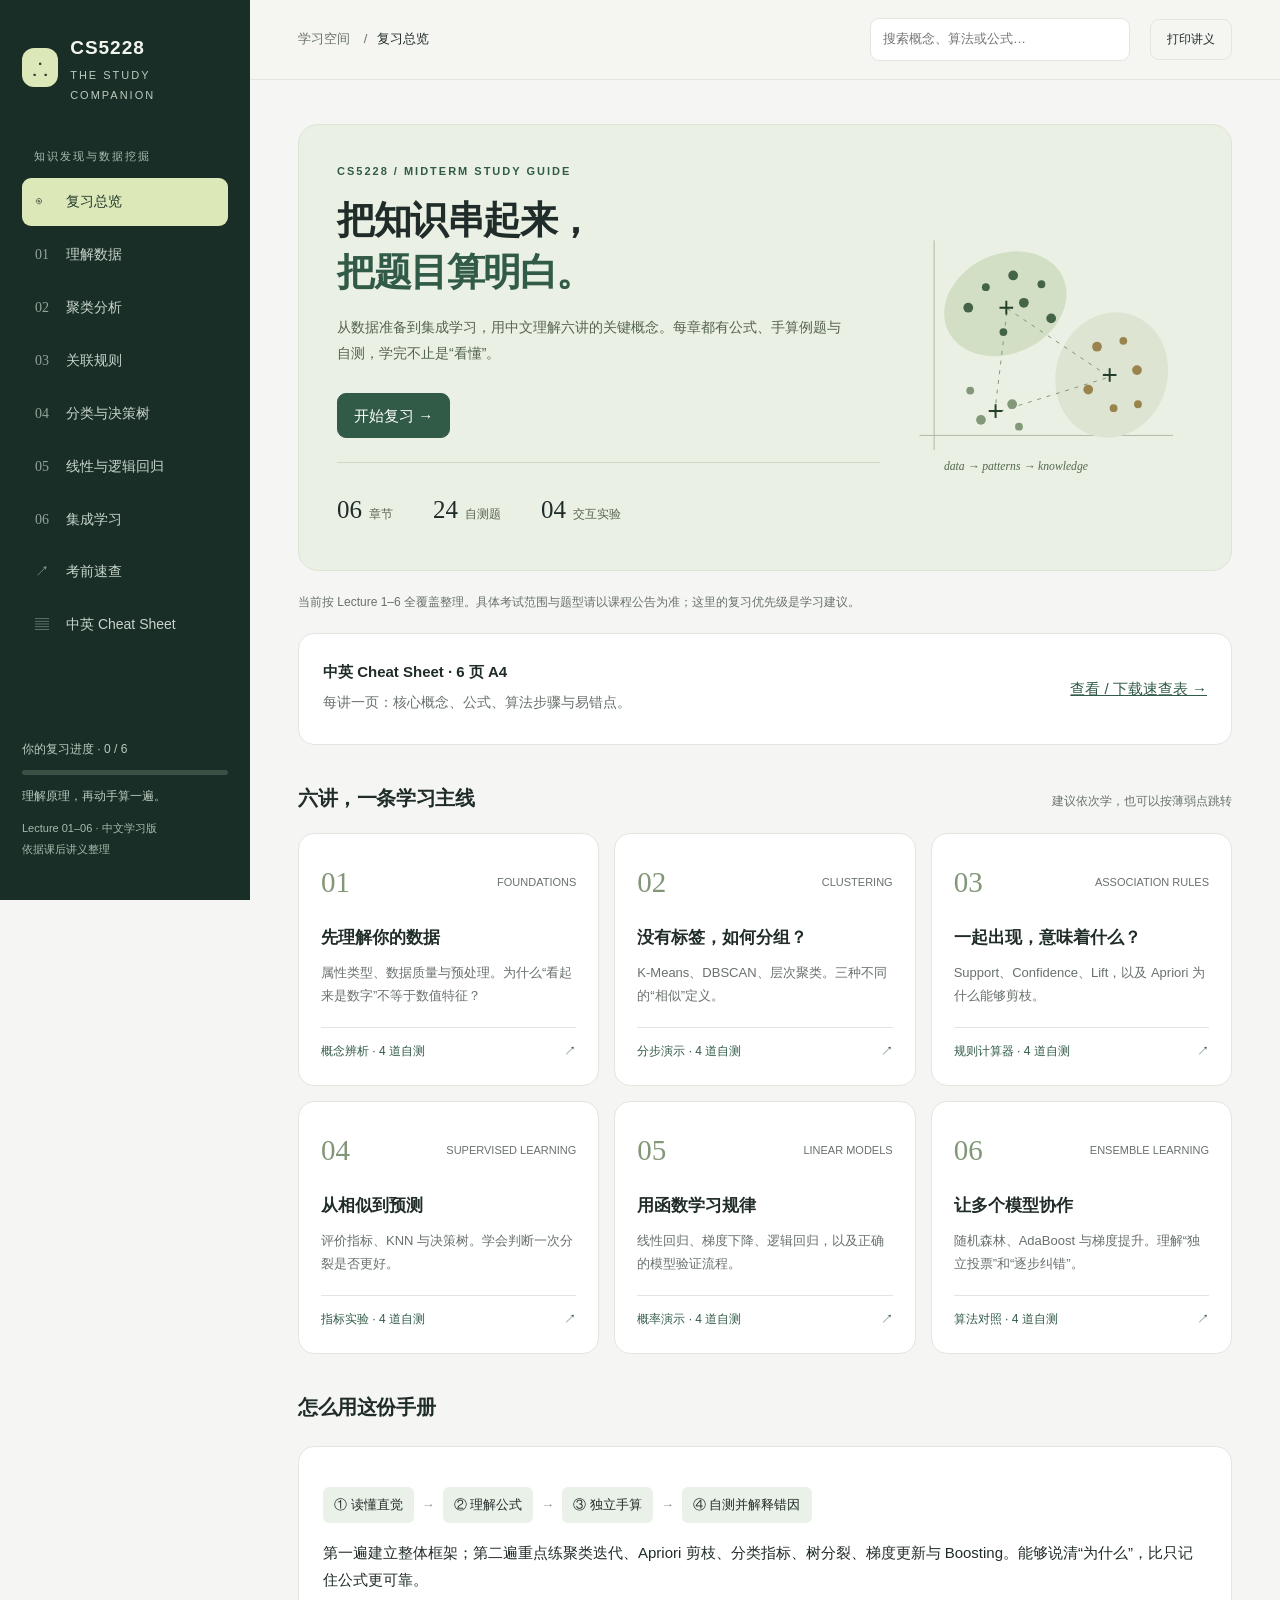
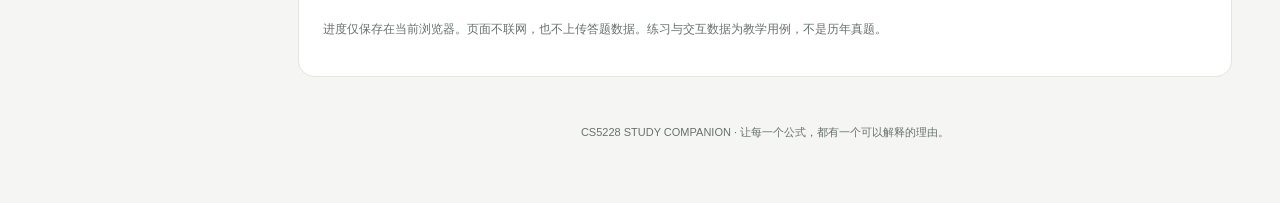
==== index.html @ d90ccce8 "Publish CS5228 study guide, practice exercises and cheat sheet" ====
<!doctype html><html lang="zh-CN"><meta charset="utf-8"><meta name="viewport" content="width=device-width,initial-scale=1"><title>CS5228 复习手册</title><meta http-equiv="refresh" content="0; url=cs5228-study.html"><script>location.replace('cs5228-study.html'+location.search+location.hash)</script><p><a href="cs5228-study.html">进入 CS5228 复习手册</a></p></html>
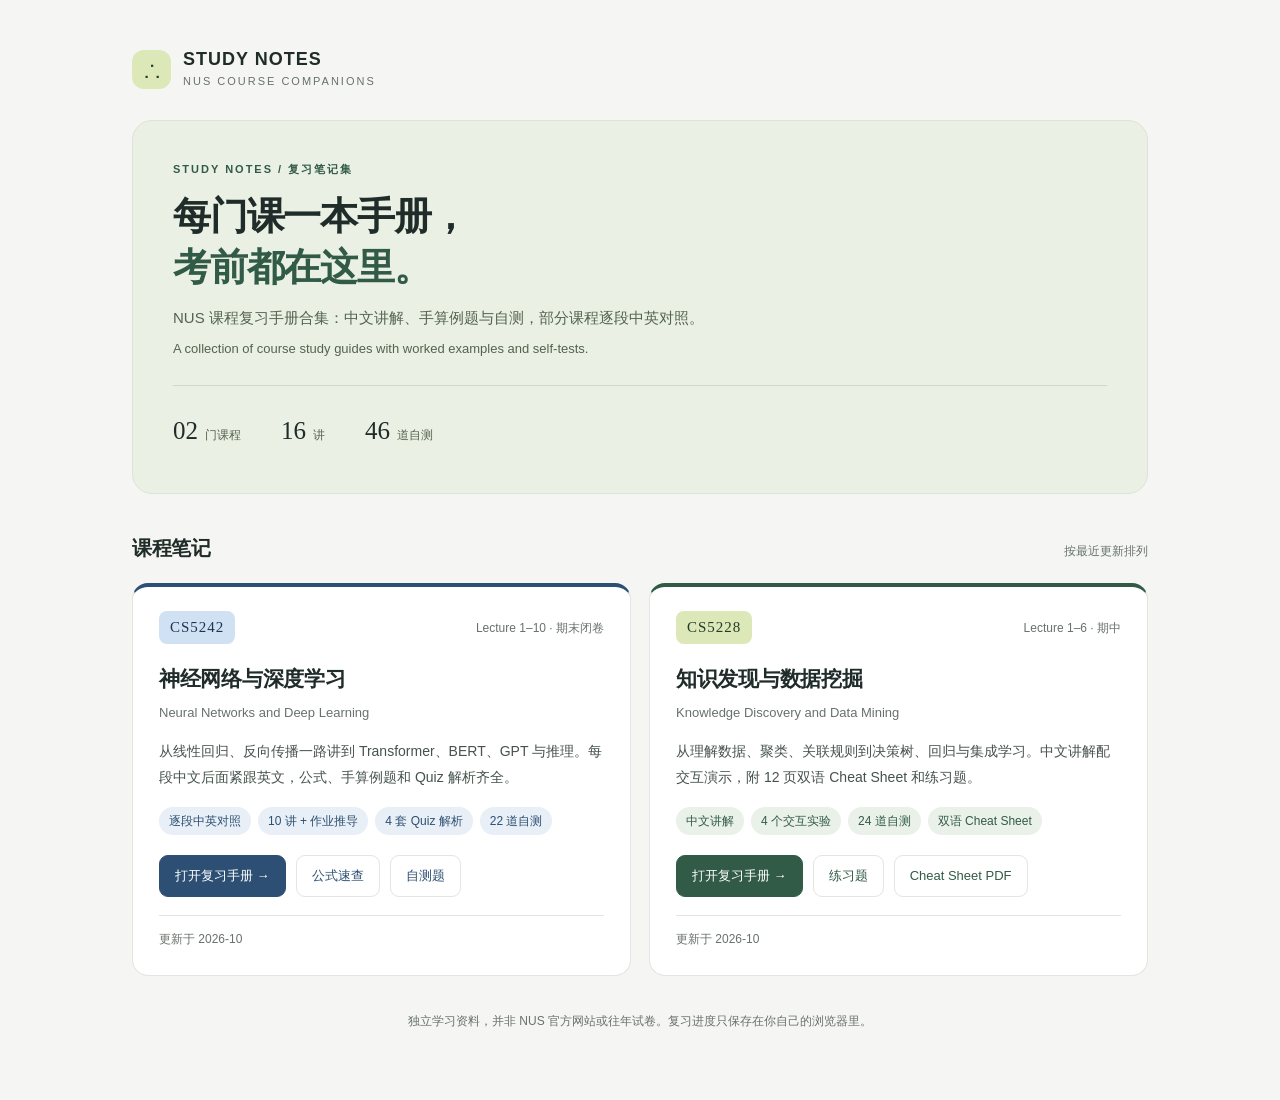
==== commit bb6a07f3: "Turn the site into a multi-course notes hub and add CS5242 - index.html is now a hub listing every c" ====
--- a/index.html
+++ b/index.html
@@ -1 +1,27 @@
-<!doctype html><html lang="zh-CN"><meta charset="utf-8"><meta name="viewport" content="width=device-width,initial-scale=1"><title>CS5228 复习手册</title><meta http-equiv="refresh" content="0; url=cs5228-study.html"><script>location.replace('cs5228-study.html'+location.search+location.hash)</script><p><a href="cs5228-study.html">进入 CS5228 复习手册</a></p></html>+<!doctype html>
+<html lang="zh-CN">
+<head>
+<meta charset="utf-8"><meta name="viewport" content="width=device-width,initial-scale=1">
+<meta name="description" content="NUS 课程复习手册合集：中文讲解、手算例题与自测，部分课程逐段中英对照。">
+<title>复习笔记 · Study Notes</title>
+<link rel="stylesheet" href="assets/site.css">
+<script>(function(){var h=location.hash;if(/^#(overview|lecture[1-6]|review|cheat-sheet)$/.test(h))location.replace("cs5228-study.html"+h)})();</script>
+</head>
+<body>
+<main class="hub">
+ <div class="hub-brand"><span class="brandmark" aria-hidden="true">∴</span><div><strong>STUDY NOTES</strong><small>NUS COURSE COMPANIONS</small></div></div>
+ <section class="hub-hero">
+  <div class="eyebrow" style="color:#315b47">STUDY NOTES / 复习笔记集</div>
+  <h1>每门课一本手册，<br><span>考前都在这里。</span></h1>
+  <p>NUS 课程复习手册合集：中文讲解、手算例题与自测，部分课程逐段中英对照。</p>
+  <p class="en-sub">A collection of course study guides with worked examples and self-tests.</p>
+  <div class="hub-metrics"><div><b>02</b><span>门课程</span></div><div><b>16</b><span>讲</span></div><div><b>46</b><span>道自测</span></div></div>
+ </section>
+ <div class="sectionhead"><h2>课程笔记</h2><small>按最近更新排列</small></div>
+ <div class="course-grid">
+ <article class="course-card accent-blue"><div class="course-top"><span class="course-code">CS5242</span><span>Lecture 1–10 · 期末闭卷</span></div><h2>神经网络与深度学习</h2><p class="en-sub">Neural Networks and Deep Learning</p><p class="course-summary">从线性回归、反向传播一路讲到 Transformer、BERT、GPT 与推理。每段中文后面紧跟英文，公式、手算例题和 Quiz 解析齐全。</p><ul class="chips"><li>逐段中英对照</li><li>10 讲 + 作业推导</li><li>4 套 Quiz 解析</li><li>22 道自测</li></ul><div class="course-links"><a href="cs5242-study.html" class="primary">打开复习手册 →</a><a href="cs5242-study.html#formulas">公式速查</a><a href="cs5242-study.html#selftest">自测题</a></div><div class="course-foot">更新于 2026-10</div></article><article class="course-card accent-green"><div class="course-top"><span class="course-code">CS5228</span><span>Lecture 1–6 · 期中</span></div><h2>知识发现与数据挖掘</h2><p class="en-sub">Knowledge Discovery and Data Mining</p><p class="course-summary">从理解数据、聚类、关联规则到决策树、回归与集成学习。中文讲解配交互演示，附 12 页双语 Cheat Sheet 和练习题。</p><ul class="chips"><li>中文讲解</li><li>4 个交互实验</li><li>24 道自测</li><li>双语 Cheat Sheet</li></ul><div class="course-links"><a href="cs5228-study.html" class="primary">打开复习手册 →</a><a href="cs5228-practice.html">练习题</a><a href="cs5228-bilingual-cheat-sheet.pdf">Cheat Sheet PDF</a></div><div class="course-foot">更新于 2026-10</div></article>
+ </div>
+ <p class="hub-foot">独立学习资料，并非 NUS 官方网站或往年试卷。复习进度只保存在你自己的浏览器里。</p>
+</main>
+</body>
+</html>
--- a/assets/site.css
+++ b/assets/site.css
@@ -0,0 +1,213 @@
+/* Shared styles for the notes hub (index.html) and generated study pages.
+   Visual language follows cs5228-study.html; each course sets its accent via body.accent-*. */
+:root{
+  --bg:#f5f6f3;--paper:#fff;--ink:#202c29;--muted:#68716b;--line:#e1e6df;
+  --sand:#fff4e5;--orange:#925221;--radius:16px;
+  --accent:#315b47;--accent-dark:#234a37;--nav:#182e26;--nav-hover:#284236;--nav-text:#c9d5cc;--nav-muted:#acbeb3;
+  --pill:#dce8b8;--pill-ink:#243b2b;--soft:#eaf1e8;--hero:#eaf0e4;--hero-line:#dce4d5;--th:#edf1e9;--th-ink:#36503d;
+  --card-hover:#89a083;--index:#829678;--track:#3b5145;--en:#5d6b63;
+}
+.accent-blue{
+  --accent:#2d4f73;--accent-dark:#223d5b;--nav:#142235;--nav-hover:#22364f;--nav-text:#c7d3df;--nav-muted:#9fb2c6;
+  --pill:#cfe1f2;--pill-ink:#1d3550;--soft:#e8eff6;--hero:#e6eef5;--hero-line:#d3e0ec;--th:#e9f0f6;--th-ink:#2e4a66;
+  --card-hover:#7f9bb8;--index:#7891ab;--track:#33475e;--en:#57677a;
+}
+*{box-sizing:border-box}
+html{scroll-behavior:smooth}
+body{margin:0;background:var(--bg);color:var(--ink);font-family:-apple-system,BlinkMacSystemFont,"Segoe UI","PingFang SC","Microsoft YaHei",sans-serif;font-size:15px;line-height:1.85}
+button,input{font:inherit}
+button,a,input,summary{touch-action:manipulation}
+button{cursor:pointer;border:1px solid var(--line);border-radius:9px;padding:8px 16px;color:var(--ink);background:#fff;font-weight:550}
+button:hover{background:var(--soft)}
+a{color:var(--accent)}
+button:focus-visible,a:focus-visible,summary:focus-visible,input:focus-visible{outline:3px solid #b88a40;outline-offset:4px}
+.primary,a.primary{background:var(--accent);color:#fff;border-color:var(--accent)}
+.primary:hover,a.primary:hover{background:var(--accent-dark)}
+.skip{position:fixed;top:-100px;left:20px;z-index:99;background:#fff;padding:12px}
+.skip:focus{top:12px}
+[hidden]{display:none!important}
+.eyebrow{text-transform:uppercase;color:var(--accent);font-size:11px;font-weight:700;letter-spacing:2px}
+.en-sub{color:var(--muted);margin:0}
+code{background:var(--soft);padding:2px 5px;border-radius:4px;font-size:.92em}
+
+/* ---------- Hub ---------- */
+.hub{max-width:1080px;margin:0 auto;padding:48px 32px 56px}
+.hub-brand{display:flex;gap:12px;align-items:center;margin-bottom:28px}
+.hub-brand .brandmark{background:#dce8b8;color:#233e2e}
+.hub-brand strong{font-size:18px;letter-spacing:1px;display:block;line-height:1.3}
+.hub-brand small{display:block;font-size:11px;color:var(--muted);letter-spacing:2px}
+.hub-hero{padding:38px 40px;background:#eaf0e4;border:1px solid #dce4d5;border-radius:20px}
+.hub-hero h1{font-size:38px;line-height:1.35;letter-spacing:-1.2px;margin:12px 0 10px}
+.hub-hero h1 span{color:#315b47}
+.hub-hero p{color:#53634f;max-width:620px;margin:0;font-size:15px}
+.hub-hero .en-sub{font-size:13px;margin-top:6px}
+.hub-metrics{display:flex;gap:40px;margin-top:24px;padding-top:22px;border-top:1px solid #cedac7;flex-wrap:wrap}
+.hub-metrics b{font-family:Georgia,serif;font-size:25px;font-weight:400;margin-right:7px}
+.hub-metrics span{font-size:12px;color:#576552}
+.sectionhead{display:flex;justify-content:space-between;align-items:baseline;margin:36px 0 16px;gap:12px}
+.sectionhead h2{font-size:20px;margin:0;letter-spacing:-.4px}
+.sectionhead small{font-size:12px;color:var(--muted)}
+.course-grid{display:grid;grid-template-columns:repeat(2,1fr);gap:18px}
+.course-card{display:flex;flex-direction:column;background:var(--paper);border:1px solid var(--line);border-top:4px solid var(--accent);border-radius:var(--radius);padding:24px 26px}
+.course-top{display:flex;justify-content:space-between;align-items:center;gap:12px;font-size:12px;color:var(--muted)}
+.course-code{font-family:Georgia,serif;font-size:15px;letter-spacing:1px;color:var(--pill-ink);background:var(--pill);padding:3px 11px;border-radius:8px}
+.course-card h2{font-size:21px;margin:16px 0 2px;letter-spacing:-.3px}
+.course-card .en-sub{font-size:13px}
+.course-summary{font-size:14px;color:#46534c;margin:14px 0 4px}
+.chips{display:flex;flex-wrap:wrap;gap:7px;list-style:none;padding:0;margin:12px 0 20px}
+.chips li{font-size:12px;background:var(--soft);color:var(--accent);padding:3px 10px;border-radius:20px}
+.course-links{display:flex;flex-wrap:wrap;gap:10px;margin-top:auto}
+.course-links a{display:inline-block;padding:8px 15px;border:1px solid var(--line);border-radius:9px;text-decoration:none;font-size:13px;background:#fff}
+.course-links a:not(.primary):hover{background:var(--soft)}
+.course-links a.primary{background:var(--accent);color:#fff;border-color:var(--accent)}
+.course-links a.primary:hover{background:var(--accent-dark)}
+.course-foot{font-size:12px;color:var(--muted);border-top:1px solid var(--line);margin-top:18px;padding-top:12px}
+.hub-foot{font-size:12px;color:var(--muted);margin-top:34px;text-align:center}
+
+/* ---------- Study page shell ---------- */
+.brandmark{width:39px;height:39px;display:grid;place-items:center;background:var(--pill);color:var(--pill-ink);font-family:Georgia,serif;font-size:23px;border-radius:12px;flex:none}
+aside{position:fixed;inset:0 auto 0 0;width:250px;background:var(--nav);color:#f3f6ef;padding:22px 20px 26px;display:flex;flex-direction:column;z-index:30;overflow:auto}
+.back-link{display:inline-block;color:var(--nav-muted);text-decoration:none;font-size:12px;letter-spacing:1px;margin:0 0 20px 2px}
+.back-link:hover{color:#fff}
+.brand{display:flex;gap:12px;align-items:center}
+.brand strong{font-size:19px;letter-spacing:1px}
+.brand small{display:block;font-size:11px;color:var(--nav-muted);letter-spacing:2px}
+.navlabel{font-size:11px;color:var(--nav-muted);letter-spacing:2px;margin:26px 12px 8px}
+nav{display:grid;gap:3px}
+nav a{color:var(--nav-text);text-decoration:none;display:flex;gap:12px;align-items:center;padding:8px 12px;border-radius:9px;font-size:14px;line-height:1.5}
+nav a:hover{background:var(--nav-hover)}
+nav a.active{background:var(--pill);color:var(--pill-ink)}
+nav .num{font-family:Georgia,serif;opacity:.7;min-width:22px;font-size:13px}
+nav .done{margin-left:auto;font-size:12px}
+.sidebar-foot{margin-top:auto;padding-top:28px;font-size:12px;color:var(--nav-muted)}
+.progressbar{height:5px;background:var(--track);border-radius:5px;overflow:hidden;margin:10px 0}
+.progressbar span{display:block;height:100%;background:var(--pill);transition:width .2s}
+.workspace{margin-left:250px}
+.topbar{position:sticky;top:0;z-index:20;height:72px;display:flex;align-items:center;gap:14px;padding:0 48px;border-bottom:1px solid var(--line);background:rgba(245,246,243,.96)}
+.crumb{font-size:13px;color:var(--muted);margin-right:auto;white-space:nowrap;overflow:hidden;text-overflow:ellipsis;min-width:0}
+.crumb b{color:var(--ink);font-weight:500}
+.searchbox{position:relative;width:240px;flex:none}
+.searchbox input{width:100%;border:1px solid var(--line);border-radius:9px;background:#fff;padding:8px 12px;font-size:13px}
+.search-results{position:absolute;right:0;top:46px;width:400px;max-height:440px;overflow:auto;background:#fff;box-shadow:0 12px 50px rgba(20,34,53,.14);border:1px solid var(--line);border-radius:12px;z-index:40}
+.search-results a{display:block;text-decoration:none;padding:12px 14px;border-bottom:1px solid var(--line);font-size:13px}
+.search-results a small{display:block;color:var(--muted)}
+.search-results p{padding:12px;margin:0;font-size:13px}
+.topbar .tool{font-size:12px;background:transparent;padding:7px 11px;white-space:nowrap}
+.topbar .tool[aria-pressed="true"]{background:var(--soft);border-color:var(--card-hover);color:var(--accent)}
+.menu-toggle{display:none}
+.content{max-width:1000px;margin:auto;padding:40px 48px 60px}
+.page{scroll-margin-top:140px}
+.footer{text-align:center;color:var(--muted);font-size:11px;padding:10px 20px 30px}
+
+/* overview */
+.hero{padding:36px 38px;background:var(--hero);border:1px solid var(--hero-line);border-radius:20px}
+.hero h1{font-size:38px;line-height:1.35;letter-spacing:-1.5px;margin:14px 0 17px}
+.hero h1 span{color:var(--accent)}
+.hero p{color:#4f5d66;max-width:600px;font-size:14px;margin:0}
+.hero .primary{margin-top:18px}
+.metrics{display:flex;gap:40px;margin-top:24px;padding-top:22px;border-top:1px solid var(--hero-line);flex-wrap:wrap}
+.metrics b{font-family:Georgia,serif;font-size:25px;font-weight:400;margin-right:7px}
+.metrics span{font-size:12px;color:var(--muted)}
+.intro-note{font-size:12px;color:var(--muted);margin-top:18px}
+.chapter-grid{display:grid;grid-template-columns:repeat(3,1fr);gap:15px}
+.chapter-card{display:flex;flex-direction:column;text-decoration:none;color:var(--ink);padding:20px 22px;background:var(--paper);border:1px solid var(--line);border-radius:var(--radius);transition:transform .15s,border-color .15s}
+.chapter-card:hover{transform:translateY(-3px);border-color:var(--card-hover)}
+.cardtop{display:flex;align-items:center;justify-content:space-between;font-size:11px;color:var(--muted);gap:8px}
+.chapter-card .index{font-family:Georgia,serif;font-size:27px;color:var(--index)}
+.chapter-card h3{font-size:16px;margin:10px 0 6px;line-height:1.5}
+.chapter-card p{font-size:13px;color:var(--muted);margin:0 0 16px;line-height:1.75}
+.cardbottom{margin-top:auto;border-top:1px solid var(--line);padding-top:10px;display:flex;justify-content:space-between;font-size:12px;color:var(--accent)}
+
+/* lesson pages */
+.lesson-head{border-bottom:1px solid var(--line);padding-bottom:22px;margin-bottom:22px}
+.lesson-head h1{font-size:30px;line-height:1.4;margin:8px 0 6px;letter-spacing:-.6px}
+.lesson-head .en-sub{font-size:15px}
+.toc{display:flex;flex-wrap:wrap;gap:8px;margin:0 0 8px}
+.toc button{font-size:12px;font-weight:500;padding:5px 11px;border-radius:20px;background:#fff;color:var(--accent)}
+.toc-label{font-size:11px;letter-spacing:2px;color:var(--muted);margin:0 0 8px}
+.lesson h2{font-size:21px;line-height:1.5;margin:38px 0 12px;letter-spacing:-.3px;scroll-margin-top:90px}
+.lesson h3{font-size:16.5px;line-height:1.55;margin:28px 0 8px;scroll-margin-top:90px}
+.lesson h2 .en-inline,.lesson h3 .en-inline{display:block;font-size:13px;font-weight:500;color:var(--muted);letter-spacing:0;margin-top:2px}
+.lesson p{margin:10px 0}
+.lesson li{margin:6px 0}
+.lesson li>p{margin:4px 0}
+.lesson ul,.lesson ol{padding-left:24px}
+.lesson p.en,.lesson li p.en{color:var(--en);font-size:14px;line-height:1.75;margin-top:-2px}
+.lesson > p.en{padding-left:14px;border-left:2px solid var(--line)}
+.summary{background:var(--paper);border:1px solid var(--line);border-left:4px solid var(--accent);border-radius:0 12px 12px 0;padding:14px 20px;margin:4px 0 22px}
+.summary p{margin:6px 0}
+.summary > p.en{border:0;padding:0}
+.pitfall{background:var(--sand);border-left:3px solid #be8a4e;padding:6px 20px 10px;border-radius:0 12px 12px 0;margin:28px 0}
+.pitfall h2,.pitfall h3{margin-top:12px;color:var(--orange)}
+.math{background:#f3f5f1;border-radius:10px;padding:6px 18px;margin:16px 0;overflow-x:auto;overflow-y:hidden}
+.accent-blue .math{background:#f1f4f8}
+.math .katex-display{margin:.8em 0}
+.math pre{margin:12px 0;white-space:pre-wrap;font-size:13px}
+.table-wrap{overflow-x:auto;margin:16px 0;border:1px solid var(--line);border-radius:12px;background:#fff}
+table{border-collapse:collapse;width:100%;font-size:13px;background:#fff}
+th,td{text-align:left;padding:11px 14px;border-bottom:1px solid var(--line);vertical-align:top;line-height:1.65}
+th{background:var(--th);color:var(--th-ink);font-weight:600}
+tr:last-child td{border-bottom:0}
+td .en-inline,th .en-inline{display:block;color:var(--en);font-size:12px;margin-top:2px}
+th .en-inline{color:var(--th-ink);opacity:.8;font-weight:500}
+details{border:1px solid var(--line);border-radius:10px;background:#fff;margin:12px 0}
+summary{padding:11px 16px;font-size:14px;font-weight:600;cursor:pointer;color:var(--accent)}
+details>div{padding:2px 18px 12px}
+details.answer{margin:10px 0 4px;background:var(--soft);border-color:transparent}
+details.answer summary{font-size:13px;padding:7px 14px}
+details.answer>div{padding:0 16px 8px}
+details.reveal>div{padding:0 18px 8px}
+.lesson-footer{border-top:1px solid var(--line);margin-top:38px;padding-top:24px;display:flex;gap:10px;justify-content:space-between;align-items:center;flex-wrap:wrap}
+.lesson-footer a{text-decoration:none;font-size:13px;padding:8px 4px}
+.complete-btn.completed{background:var(--soft);border-color:var(--card-hover);color:var(--accent)}
+
+/* Chinese-only reading mode */
+body.zh-only .en,body.zh-only .en-inline{display:none!important}
+
+@media(max-width:1100px){
+  aside{width:226px;padding:20px 14px}
+  .workspace{margin-left:226px}
+  .content{padding:32px 28px}
+  .topbar{padding:0 28px}
+  .chapter-grid{grid-template-columns:1fr 1fr}
+  .searchbox{width:200px}
+}
+@media(max-width:760px){
+  aside{transform:translateX(-100%);transition:transform .2s;width:270px}
+  body.menu-open aside{transform:translateX(0);box-shadow:10px 0 50px rgba(20,34,53,.2)}
+  .workspace{margin-left:0}
+  .menu-toggle{display:block;padding:6px 10px;white-space:nowrap;font-size:13px}
+  .topbar{height:62px;padding:0 16px;gap:8px}
+  .crumb{display:none}
+  .searchbox{width:auto;flex:1;min-width:0}
+  .search-results{width:min(360px,calc(100vw - 32px));right:auto;left:0}
+  .topbar #print{display:none}
+  .content{padding:24px 16px 40px}
+  .hero{padding:26px 22px}
+  .hero h1{font-size:30px}
+  .chapter-grid,.course-grid{grid-template-columns:1fr}
+  .lesson-head h1{font-size:25px}
+  .lesson h2{font-size:19px}
+  .metrics,.hub-metrics{gap:22px}
+  .hub{padding:28px 16px 40px}
+  .hub-hero{padding:26px 22px}
+  .hub-hero h1{font-size:30px}
+  .course-card{padding:20px}
+  .lesson-footer .complete-btn{order:3;width:100%}
+  .math{padding:4px 12px}
+  .toc{flex-wrap:nowrap;overflow-x:auto;padding-bottom:6px;margin-right:-16px}
+  .toc button{white-space:nowrap;flex:none}
+}
+@media(prefers-reduced-motion:reduce){html{scroll-behavior:auto}*{transition:none!important}}
+@media print{
+  aside,.topbar,.lesson-footer,.footer,.search-results,.toc,.toc-label,.hero .primary{display:none!important}
+  .workspace{margin:0}
+  .content{max-width:none;padding:0}
+  body{background:#fff;font-size:10.5pt;line-height:1.6}
+  .page[hidden]{display:block!important}
+  .page{break-before:page}
+  .page:first-child{break-before:auto}
+  .summary,.pitfall,.math,.table-wrap,details{break-inside:avoid}
+  details>div{display:block!important}
+  .lesson h2,.lesson h3{break-after:avoid}
+}
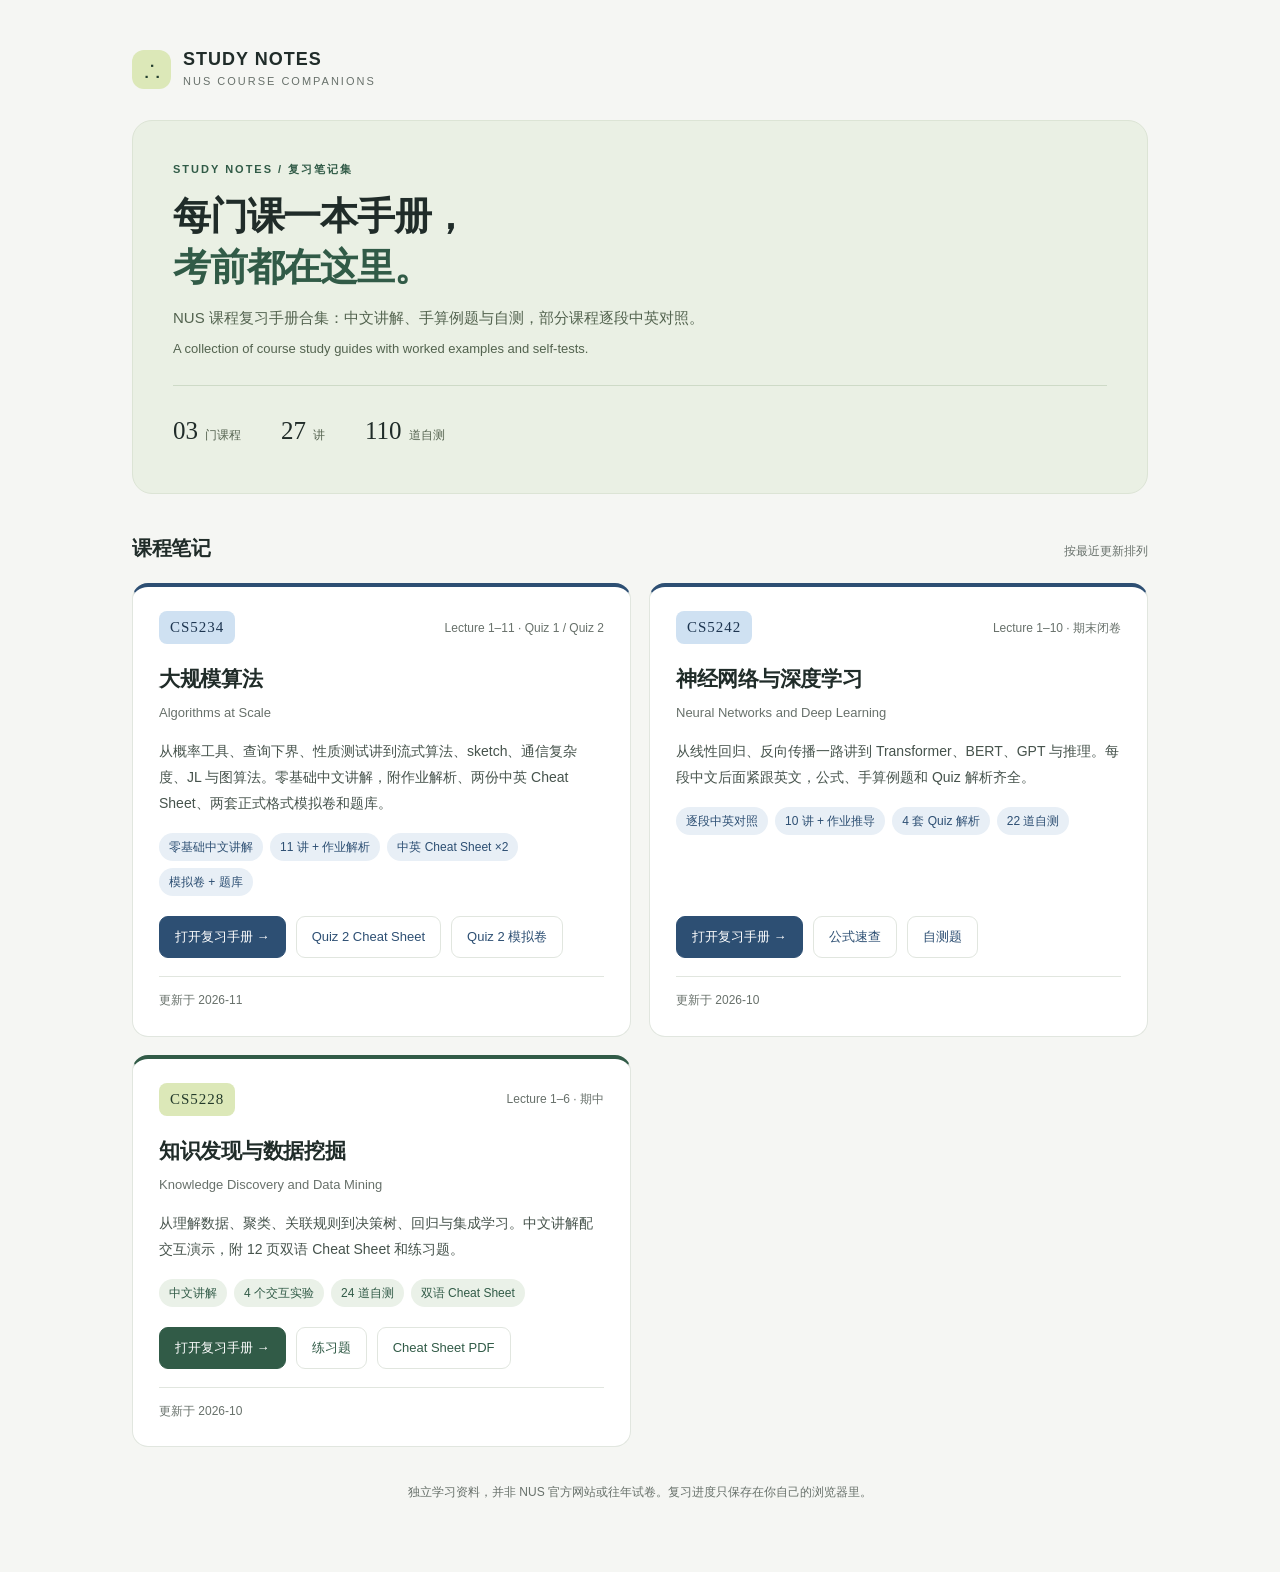
==== commit 53630bef: "Add CS5234 Algorithms at Scale study guide Hand-written guide for Lectures 1-11 with homework walkth" ====
--- a/index.html
+++ b/index.html
@@ -15,11 +15,11 @@
   <h1>每门课一本手册，<br><span>考前都在这里。</span></h1>
   <p>NUS 课程复习手册合集：中文讲解、手算例题与自测，部分课程逐段中英对照。</p>
   <p class="en-sub">A collection of course study guides with worked examples and self-tests.</p>
-  <div class="hub-metrics"><div><b>02</b><span>门课程</span></div><div><b>16</b><span>讲</span></div><div><b>46</b><span>道自测</span></div></div>
+  <div class="hub-metrics"><div><b>03</b><span>门课程</span></div><div><b>27</b><span>讲</span></div><div><b>110</b><span>道自测</span></div></div>
  </section>
  <div class="sectionhead"><h2>课程笔记</h2><small>按最近更新排列</small></div>
  <div class="course-grid">
- <article class="course-card accent-blue"><div class="course-top"><span class="course-code">CS5242</span><span>Lecture 1–10 · 期末闭卷</span></div><h2>神经网络与深度学习</h2><p class="en-sub">Neural Networks and Deep Learning</p><p class="course-summary">从线性回归、反向传播一路讲到 Transformer、BERT、GPT 与推理。每段中文后面紧跟英文，公式、手算例题和 Quiz 解析齐全。</p><ul class="chips"><li>逐段中英对照</li><li>10 讲 + 作业推导</li><li>4 套 Quiz 解析</li><li>22 道自测</li></ul><div class="course-links"><a href="cs5242-study.html" class="primary">打开复习手册 →</a><a href="cs5242-study.html#formulas">公式速查</a><a href="cs5242-study.html#selftest">自测题</a></div><div class="course-foot">更新于 2026-10</div></article><article class="course-card accent-green"><div class="course-top"><span class="course-code">CS5228</span><span>Lecture 1–6 · 期中</span></div><h2>知识发现与数据挖掘</h2><p class="en-sub">Knowledge Discovery and Data Mining</p><p class="course-summary">从理解数据、聚类、关联规则到决策树、回归与集成学习。中文讲解配交互演示，附 12 页双语 Cheat Sheet 和练习题。</p><ul class="chips"><li>中文讲解</li><li>4 个交互实验</li><li>24 道自测</li><li>双语 Cheat Sheet</li></ul><div class="course-links"><a href="cs5228-study.html" class="primary">打开复习手册 →</a><a href="cs5228-practice.html">练习题</a><a href="cs5228-bilingual-cheat-sheet.pdf">Cheat Sheet PDF</a></div><div class="course-foot">更新于 2026-10</div></article>
+ <article class="course-card accent-blue"><div class="course-top"><span class="course-code">CS5234</span><span>Lecture 1–11 · Quiz 1 / Quiz 2</span></div><h2>大规模算法</h2><p class="en-sub">Algorithms at Scale</p><p class="course-summary">从概率工具、查询下界、性质测试讲到流式算法、sketch、通信复杂度、JL 与图算法。零基础中文讲解，附作业解析、两份中英 Cheat Sheet、两套正式格式模拟卷和题库。</p><ul class="chips"><li>零基础中文讲解</li><li>11 讲 + 作业解析</li><li>中英 Cheat Sheet ×2</li><li>模拟卷 + 题库</li></ul><div class="course-links"><a href="cs5234-study.html" class="primary">打开复习手册 →</a><a href="cs5234-study.html#sheet2">Quiz 2 Cheat Sheet</a><a href="cs5234-study.html#paper2">Quiz 2 模拟卷</a></div><div class="course-foot">更新于 2026-11</div></article><article class="course-card accent-blue"><div class="course-top"><span class="course-code">CS5242</span><span>Lecture 1–10 · 期末闭卷</span></div><h2>神经网络与深度学习</h2><p class="en-sub">Neural Networks and Deep Learning</p><p class="course-summary">从线性回归、反向传播一路讲到 Transformer、BERT、GPT 与推理。每段中文后面紧跟英文，公式、手算例题和 Quiz 解析齐全。</p><ul class="chips"><li>逐段中英对照</li><li>10 讲 + 作业推导</li><li>4 套 Quiz 解析</li><li>22 道自测</li></ul><div class="course-links"><a href="cs5242-study.html" class="primary">打开复习手册 →</a><a href="cs5242-study.html#formulas">公式速查</a><a href="cs5242-study.html#selftest">自测题</a></div><div class="course-foot">更新于 2026-10</div></article><article class="course-card accent-green"><div class="course-top"><span class="course-code">CS5228</span><span>Lecture 1–6 · 期中</span></div><h2>知识发现与数据挖掘</h2><p class="en-sub">Knowledge Discovery and Data Mining</p><p class="course-summary">从理解数据、聚类、关联规则到决策树、回归与集成学习。中文讲解配交互演示，附 12 页双语 Cheat Sheet 和练习题。</p><ul class="chips"><li>中文讲解</li><li>4 个交互实验</li><li>24 道自测</li><li>双语 Cheat Sheet</li></ul><div class="course-links"><a href="cs5228-study.html" class="primary">打开复习手册 →</a><a href="cs5228-practice.html">练习题</a><a href="cs5228-bilingual-cheat-sheet.pdf">Cheat Sheet PDF</a></div><div class="course-foot">更新于 2026-10</div></article>
  </div>
  <p class="hub-foot">独立学习资料，并非 NUS 官方网站或往年试卷。复习进度只保存在你自己的浏览器里。</p>
 </main>
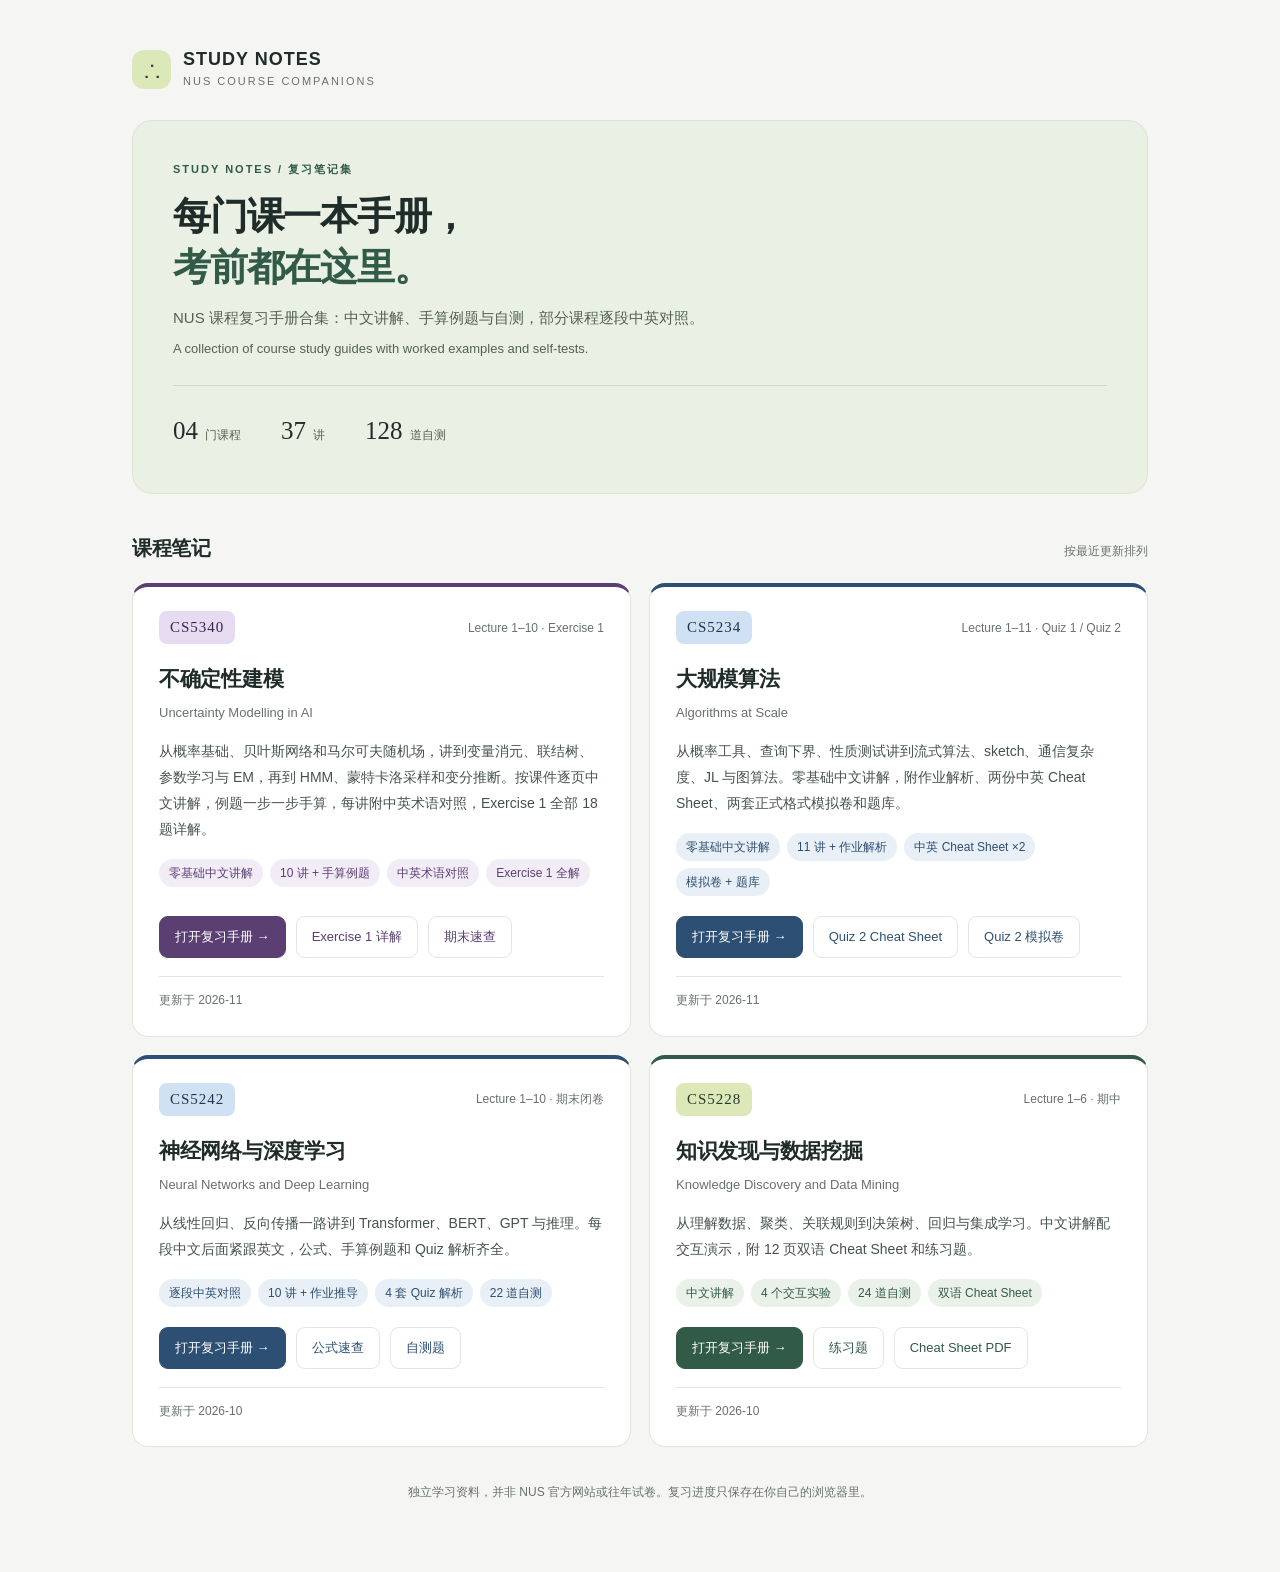
==== commit 8d12bd77: "Add CS5340 Uncertainty Modelling in AI study guide - notes-src/cs5340.md and cs5340.json: Lecture 1–" ====
--- a/index.html
+++ b/index.html
@@ -15,11 +15,11 @@
   <h1>每门课一本手册，<br><span>考前都在这里。</span></h1>
   <p>NUS 课程复习手册合集：中文讲解、手算例题与自测，部分课程逐段中英对照。</p>
   <p class="en-sub">A collection of course study guides with worked examples and self-tests.</p>
-  <div class="hub-metrics"><div><b>03</b><span>门课程</span></div><div><b>27</b><span>讲</span></div><div><b>110</b><span>道自测</span></div></div>
+  <div class="hub-metrics"><div><b>04</b><span>门课程</span></div><div><b>37</b><span>讲</span></div><div><b>128</b><span>道自测</span></div></div>
  </section>
  <div class="sectionhead"><h2>课程笔记</h2><small>按最近更新排列</small></div>
  <div class="course-grid">
- <article class="course-card accent-blue"><div class="course-top"><span class="course-code">CS5234</span><span>Lecture 1–11 · Quiz 1 / Quiz 2</span></div><h2>大规模算法</h2><p class="en-sub">Algorithms at Scale</p><p class="course-summary">从概率工具、查询下界、性质测试讲到流式算法、sketch、通信复杂度、JL 与图算法。零基础中文讲解，附作业解析、两份中英 Cheat Sheet、两套正式格式模拟卷和题库。</p><ul class="chips"><li>零基础中文讲解</li><li>11 讲 + 作业解析</li><li>中英 Cheat Sheet ×2</li><li>模拟卷 + 题库</li></ul><div class="course-links"><a href="cs5234-study.html" class="primary">打开复习手册 →</a><a href="cs5234-study.html#sheet2">Quiz 2 Cheat Sheet</a><a href="cs5234-study.html#paper2">Quiz 2 模拟卷</a></div><div class="course-foot">更新于 2026-11</div></article><article class="course-card accent-blue"><div class="course-top"><span class="course-code">CS5242</span><span>Lecture 1–10 · 期末闭卷</span></div><h2>神经网络与深度学习</h2><p class="en-sub">Neural Networks and Deep Learning</p><p class="course-summary">从线性回归、反向传播一路讲到 Transformer、BERT、GPT 与推理。每段中文后面紧跟英文，公式、手算例题和 Quiz 解析齐全。</p><ul class="chips"><li>逐段中英对照</li><li>10 讲 + 作业推导</li><li>4 套 Quiz 解析</li><li>22 道自测</li></ul><div class="course-links"><a href="cs5242-study.html" class="primary">打开复习手册 →</a><a href="cs5242-study.html#formulas">公式速查</a><a href="cs5242-study.html#selftest">自测题</a></div><div class="course-foot">更新于 2026-10</div></article><article class="course-card accent-green"><div class="course-top"><span class="course-code">CS5228</span><span>Lecture 1–6 · 期中</span></div><h2>知识发现与数据挖掘</h2><p class="en-sub">Knowledge Discovery and Data Mining</p><p class="course-summary">从理解数据、聚类、关联规则到决策树、回归与集成学习。中文讲解配交互演示，附 12 页双语 Cheat Sheet 和练习题。</p><ul class="chips"><li>中文讲解</li><li>4 个交互实验</li><li>24 道自测</li><li>双语 Cheat Sheet</li></ul><div class="course-links"><a href="cs5228-study.html" class="primary">打开复习手册 →</a><a href="cs5228-practice.html">练习题</a><a href="cs5228-bilingual-cheat-sheet.pdf">Cheat Sheet PDF</a></div><div class="course-foot">更新于 2026-10</div></article>
+ <article class="course-card accent-plum"><div class="course-top"><span class="course-code">CS5340</span><span>Lecture 1–10 · Exercise 1</span></div><h2>不确定性建模</h2><p class="en-sub">Uncertainty Modelling in AI</p><p class="course-summary">从概率基础、贝叶斯网络和马尔可夫随机场，讲到变量消元、联结树、参数学习与 EM，再到 HMM、蒙特卡洛采样和变分推断。按课件逐页中文讲解，例题一步一步手算，每讲附中英术语对照，Exercise 1 全部 18 题详解。</p><ul class="chips"><li>零基础中文讲解</li><li>10 讲 + 手算例题</li><li>中英术语对照</li><li>Exercise 1 全解</li></ul><div class="course-links"><a href="cs5340-study.html" class="primary">打开复习手册 →</a><a href="cs5340-study.html#ex1">Exercise 1 详解</a><a href="cs5340-study.html#final">期末速查</a></div><div class="course-foot">更新于 2026-11</div></article><article class="course-card accent-blue"><div class="course-top"><span class="course-code">CS5234</span><span>Lecture 1–11 · Quiz 1 / Quiz 2</span></div><h2>大规模算法</h2><p class="en-sub">Algorithms at Scale</p><p class="course-summary">从概率工具、查询下界、性质测试讲到流式算法、sketch、通信复杂度、JL 与图算法。零基础中文讲解，附作业解析、两份中英 Cheat Sheet、两套正式格式模拟卷和题库。</p><ul class="chips"><li>零基础中文讲解</li><li>11 讲 + 作业解析</li><li>中英 Cheat Sheet ×2</li><li>模拟卷 + 题库</li></ul><div class="course-links"><a href="cs5234-study.html" class="primary">打开复习手册 →</a><a href="cs5234-study.html#sheet2">Quiz 2 Cheat Sheet</a><a href="cs5234-study.html#paper2">Quiz 2 模拟卷</a></div><div class="course-foot">更新于 2026-11</div></article><article class="course-card accent-blue"><div class="course-top"><span class="course-code">CS5242</span><span>Lecture 1–10 · 期末闭卷</span></div><h2>神经网络与深度学习</h2><p class="en-sub">Neural Networks and Deep Learning</p><p class="course-summary">从线性回归、反向传播一路讲到 Transformer、BERT、GPT 与推理。每段中文后面紧跟英文，公式、手算例题和 Quiz 解析齐全。</p><ul class="chips"><li>逐段中英对照</li><li>10 讲 + 作业推导</li><li>4 套 Quiz 解析</li><li>22 道自测</li></ul><div class="course-links"><a href="cs5242-study.html" class="primary">打开复习手册 →</a><a href="cs5242-study.html#formulas">公式速查</a><a href="cs5242-study.html#selftest">自测题</a></div><div class="course-foot">更新于 2026-10</div></article><article class="course-card accent-green"><div class="course-top"><span class="course-code">CS5228</span><span>Lecture 1–6 · 期中</span></div><h2>知识发现与数据挖掘</h2><p class="en-sub">Knowledge Discovery and Data Mining</p><p class="course-summary">从理解数据、聚类、关联规则到决策树、回归与集成学习。中文讲解配交互演示，附 12 页双语 Cheat Sheet 和练习题。</p><ul class="chips"><li>中文讲解</li><li>4 个交互实验</li><li>24 道自测</li><li>双语 Cheat Sheet</li></ul><div class="course-links"><a href="cs5228-study.html" class="primary">打开复习手册 →</a><a href="cs5228-practice.html">练习题</a><a href="cs5228-bilingual-cheat-sheet.pdf">Cheat Sheet PDF</a></div><div class="course-foot">更新于 2026-10</div></article>
  </div>
  <p class="hub-foot">独立学习资料，并非 NUS 官方网站或往年试卷。复习进度只保存在你自己的浏览器里。</p>
 </main>
--- a/assets/site.css
+++ b/assets/site.css
@@ -11,6 +11,11 @@
   --accent:#2d4f73;--accent-dark:#223d5b;--nav:#142235;--nav-hover:#22364f;--nav-text:#c7d3df;--nav-muted:#9fb2c6;
   --pill:#cfe1f2;--pill-ink:#1d3550;--soft:#e8eff6;--hero:#e6eef5;--hero-line:#d3e0ec;--th:#e9f0f6;--th-ink:#2e4a66;
   --card-hover:#7f9bb8;--index:#7891ab;--track:#33475e;--en:#57677a;
+}
+.accent-plum{
+  --accent:#5b3f73;--accent-dark:#46305a;--nav:#21172c;--nav-hover:#33253f;--nav-text:#d5cbe0;--nav-muted:#b1a2c1;
+  --pill:#e6dbf1;--pill-ink:#382650;--soft:#f1ecf6;--hero:#efe9f4;--hero-line:#e1d7ea;--th:#f1ecf6;--th-ink:#4a3462;
+  --card-hover:#a28ab8;--index:#9884ab;--track:#46395a;--en:#675d73;
 }
 *{box-sizing:border-box}
 html{scroll-behavior:smooth}
@@ -141,6 +146,9 @@
 .pitfall h2,.pitfall h3{margin-top:12px;color:var(--orange)}
 .math{background:#f3f5f1;border-radius:10px;padding:6px 18px;margin:16px 0;overflow-x:auto;overflow-y:hidden}
 .accent-blue .math{background:#f1f4f8}
+.accent-plum .math{background:#f5f2f7}
+.lesson p>img{display:block;max-width:100%;height:auto;margin:18px auto 6px;background:#fff;border:1px solid var(--line);border-radius:12px;padding:10px}
+.lesson blockquote{margin:16px 0;padding:6px 18px;background:var(--soft);border-left:3px solid var(--accent);border-radius:0 12px 12px 0}
 .math .katex-display{margin:.8em 0}
 .math pre{margin:12px 0;white-space:pre-wrap;font-size:13px}
 .table-wrap{overflow-x:auto;margin:16px 0;border:1px solid var(--line);border-radius:12px;background:#fff}
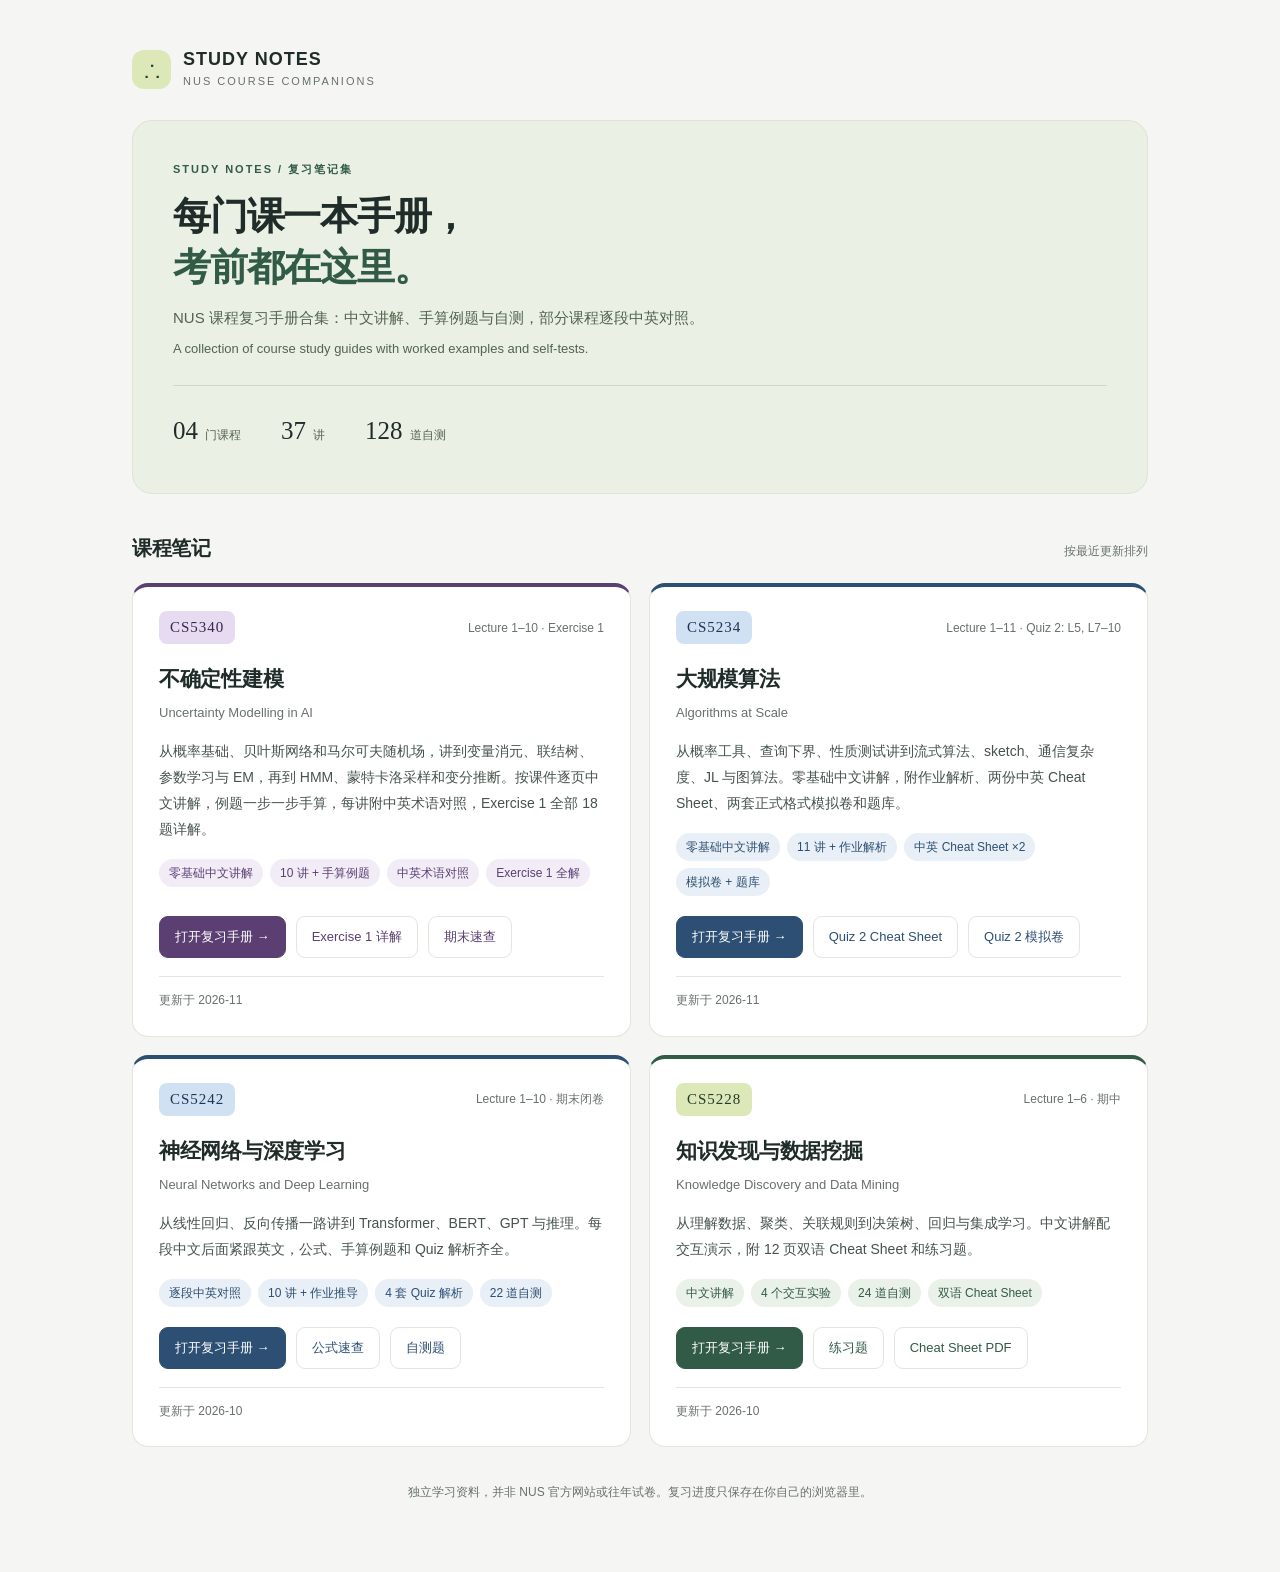
==== commit 79cf2679: "Update CS5234 Quiz 2 material to the announced scope Quiz 2 covers Lectures 5 and 7-10. The cheat sh" ====
--- a/index.html
+++ b/index.html
@@ -19,7 +19,7 @@
  </section>
  <div class="sectionhead"><h2>课程笔记</h2><small>按最近更新排列</small></div>
  <div class="course-grid">
- <article class="course-card accent-plum"><div class="course-top"><span class="course-code">CS5340</span><span>Lecture 1–10 · Exercise 1</span></div><h2>不确定性建模</h2><p class="en-sub">Uncertainty Modelling in AI</p><p class="course-summary">从概率基础、贝叶斯网络和马尔可夫随机场，讲到变量消元、联结树、参数学习与 EM，再到 HMM、蒙特卡洛采样和变分推断。按课件逐页中文讲解，例题一步一步手算，每讲附中英术语对照，Exercise 1 全部 18 题详解。</p><ul class="chips"><li>零基础中文讲解</li><li>10 讲 + 手算例题</li><li>中英术语对照</li><li>Exercise 1 全解</li></ul><div class="course-links"><a href="cs5340-study.html" class="primary">打开复习手册 →</a><a href="cs5340-study.html#ex1">Exercise 1 详解</a><a href="cs5340-study.html#final">期末速查</a></div><div class="course-foot">更新于 2026-11</div></article><article class="course-card accent-blue"><div class="course-top"><span class="course-code">CS5234</span><span>Lecture 1–11 · Quiz 1 / Quiz 2</span></div><h2>大规模算法</h2><p class="en-sub">Algorithms at Scale</p><p class="course-summary">从概率工具、查询下界、性质测试讲到流式算法、sketch、通信复杂度、JL 与图算法。零基础中文讲解，附作业解析、两份中英 Cheat Sheet、两套正式格式模拟卷和题库。</p><ul class="chips"><li>零基础中文讲解</li><li>11 讲 + 作业解析</li><li>中英 Cheat Sheet ×2</li><li>模拟卷 + 题库</li></ul><div class="course-links"><a href="cs5234-study.html" class="primary">打开复习手册 →</a><a href="cs5234-study.html#sheet2">Quiz 2 Cheat Sheet</a><a href="cs5234-study.html#paper2">Quiz 2 模拟卷</a></div><div class="course-foot">更新于 2026-11</div></article><article class="course-card accent-blue"><div class="course-top"><span class="course-code">CS5242</span><span>Lecture 1–10 · 期末闭卷</span></div><h2>神经网络与深度学习</h2><p class="en-sub">Neural Networks and Deep Learning</p><p class="course-summary">从线性回归、反向传播一路讲到 Transformer、BERT、GPT 与推理。每段中文后面紧跟英文，公式、手算例题和 Quiz 解析齐全。</p><ul class="chips"><li>逐段中英对照</li><li>10 讲 + 作业推导</li><li>4 套 Quiz 解析</li><li>22 道自测</li></ul><div class="course-links"><a href="cs5242-study.html" class="primary">打开复习手册 →</a><a href="cs5242-study.html#formulas">公式速查</a><a href="cs5242-study.html#selftest">自测题</a></div><div class="course-foot">更新于 2026-10</div></article><article class="course-card accent-green"><div class="course-top"><span class="course-code">CS5228</span><span>Lecture 1–6 · 期中</span></div><h2>知识发现与数据挖掘</h2><p class="en-sub">Knowledge Discovery and Data Mining</p><p class="course-summary">从理解数据、聚类、关联规则到决策树、回归与集成学习。中文讲解配交互演示，附 12 页双语 Cheat Sheet 和练习题。</p><ul class="chips"><li>中文讲解</li><li>4 个交互实验</li><li>24 道自测</li><li>双语 Cheat Sheet</li></ul><div class="course-links"><a href="cs5228-study.html" class="primary">打开复习手册 →</a><a href="cs5228-practice.html">练习题</a><a href="cs5228-bilingual-cheat-sheet.pdf">Cheat Sheet PDF</a></div><div class="course-foot">更新于 2026-10</div></article>
+ <article class="course-card accent-plum"><div class="course-top"><span class="course-code">CS5340</span><span>Lecture 1–10 · Exercise 1</span></div><h2>不确定性建模</h2><p class="en-sub">Uncertainty Modelling in AI</p><p class="course-summary">从概率基础、贝叶斯网络和马尔可夫随机场，讲到变量消元、联结树、参数学习与 EM，再到 HMM、蒙特卡洛采样和变分推断。按课件逐页中文讲解，例题一步一步手算，每讲附中英术语对照，Exercise 1 全部 18 题详解。</p><ul class="chips"><li>零基础中文讲解</li><li>10 讲 + 手算例题</li><li>中英术语对照</li><li>Exercise 1 全解</li></ul><div class="course-links"><a href="cs5340-study.html" class="primary">打开复习手册 →</a><a href="cs5340-study.html#ex1">Exercise 1 详解</a><a href="cs5340-study.html#final">期末速查</a></div><div class="course-foot">更新于 2026-11</div></article><article class="course-card accent-blue"><div class="course-top"><span class="course-code">CS5234</span><span>Lecture 1–11 · Quiz 2: L5, L7–10</span></div><h2>大规模算法</h2><p class="en-sub">Algorithms at Scale</p><p class="course-summary">从概率工具、查询下界、性质测试讲到流式算法、sketch、通信复杂度、JL 与图算法。零基础中文讲解，附作业解析、两份中英 Cheat Sheet、两套正式格式模拟卷和题库。</p><ul class="chips"><li>零基础中文讲解</li><li>11 讲 + 作业解析</li><li>中英 Cheat Sheet ×2</li><li>模拟卷 + 题库</li></ul><div class="course-links"><a href="cs5234-study.html" class="primary">打开复习手册 →</a><a href="cs5234-study.html#sheet2">Quiz 2 Cheat Sheet</a><a href="cs5234-study.html#paper2">Quiz 2 模拟卷</a></div><div class="course-foot">更新于 2026-11</div></article><article class="course-card accent-blue"><div class="course-top"><span class="course-code">CS5242</span><span>Lecture 1–10 · 期末闭卷</span></div><h2>神经网络与深度学习</h2><p class="en-sub">Neural Networks and Deep Learning</p><p class="course-summary">从线性回归、反向传播一路讲到 Transformer、BERT、GPT 与推理。每段中文后面紧跟英文，公式、手算例题和 Quiz 解析齐全。</p><ul class="chips"><li>逐段中英对照</li><li>10 讲 + 作业推导</li><li>4 套 Quiz 解析</li><li>22 道自测</li></ul><div class="course-links"><a href="cs5242-study.html" class="primary">打开复习手册 →</a><a href="cs5242-study.html#formulas">公式速查</a><a href="cs5242-study.html#selftest">自测题</a></div><div class="course-foot">更新于 2026-10</div></article><article class="course-card accent-green"><div class="course-top"><span class="course-code">CS5228</span><span>Lecture 1–6 · 期中</span></div><h2>知识发现与数据挖掘</h2><p class="en-sub">Knowledge Discovery and Data Mining</p><p class="course-summary">从理解数据、聚类、关联规则到决策树、回归与集成学习。中文讲解配交互演示，附 12 页双语 Cheat Sheet 和练习题。</p><ul class="chips"><li>中文讲解</li><li>4 个交互实验</li><li>24 道自测</li><li>双语 Cheat Sheet</li></ul><div class="course-links"><a href="cs5228-study.html" class="primary">打开复习手册 →</a><a href="cs5228-practice.html">练习题</a><a href="cs5228-bilingual-cheat-sheet.pdf">Cheat Sheet PDF</a></div><div class="course-foot">更新于 2026-10</div></article>
  </div>
  <p class="hub-foot">独立学习资料，并非 NUS 官方网站或往年试卷。复习进度只保存在你自己的浏览器里。</p>
 </main>
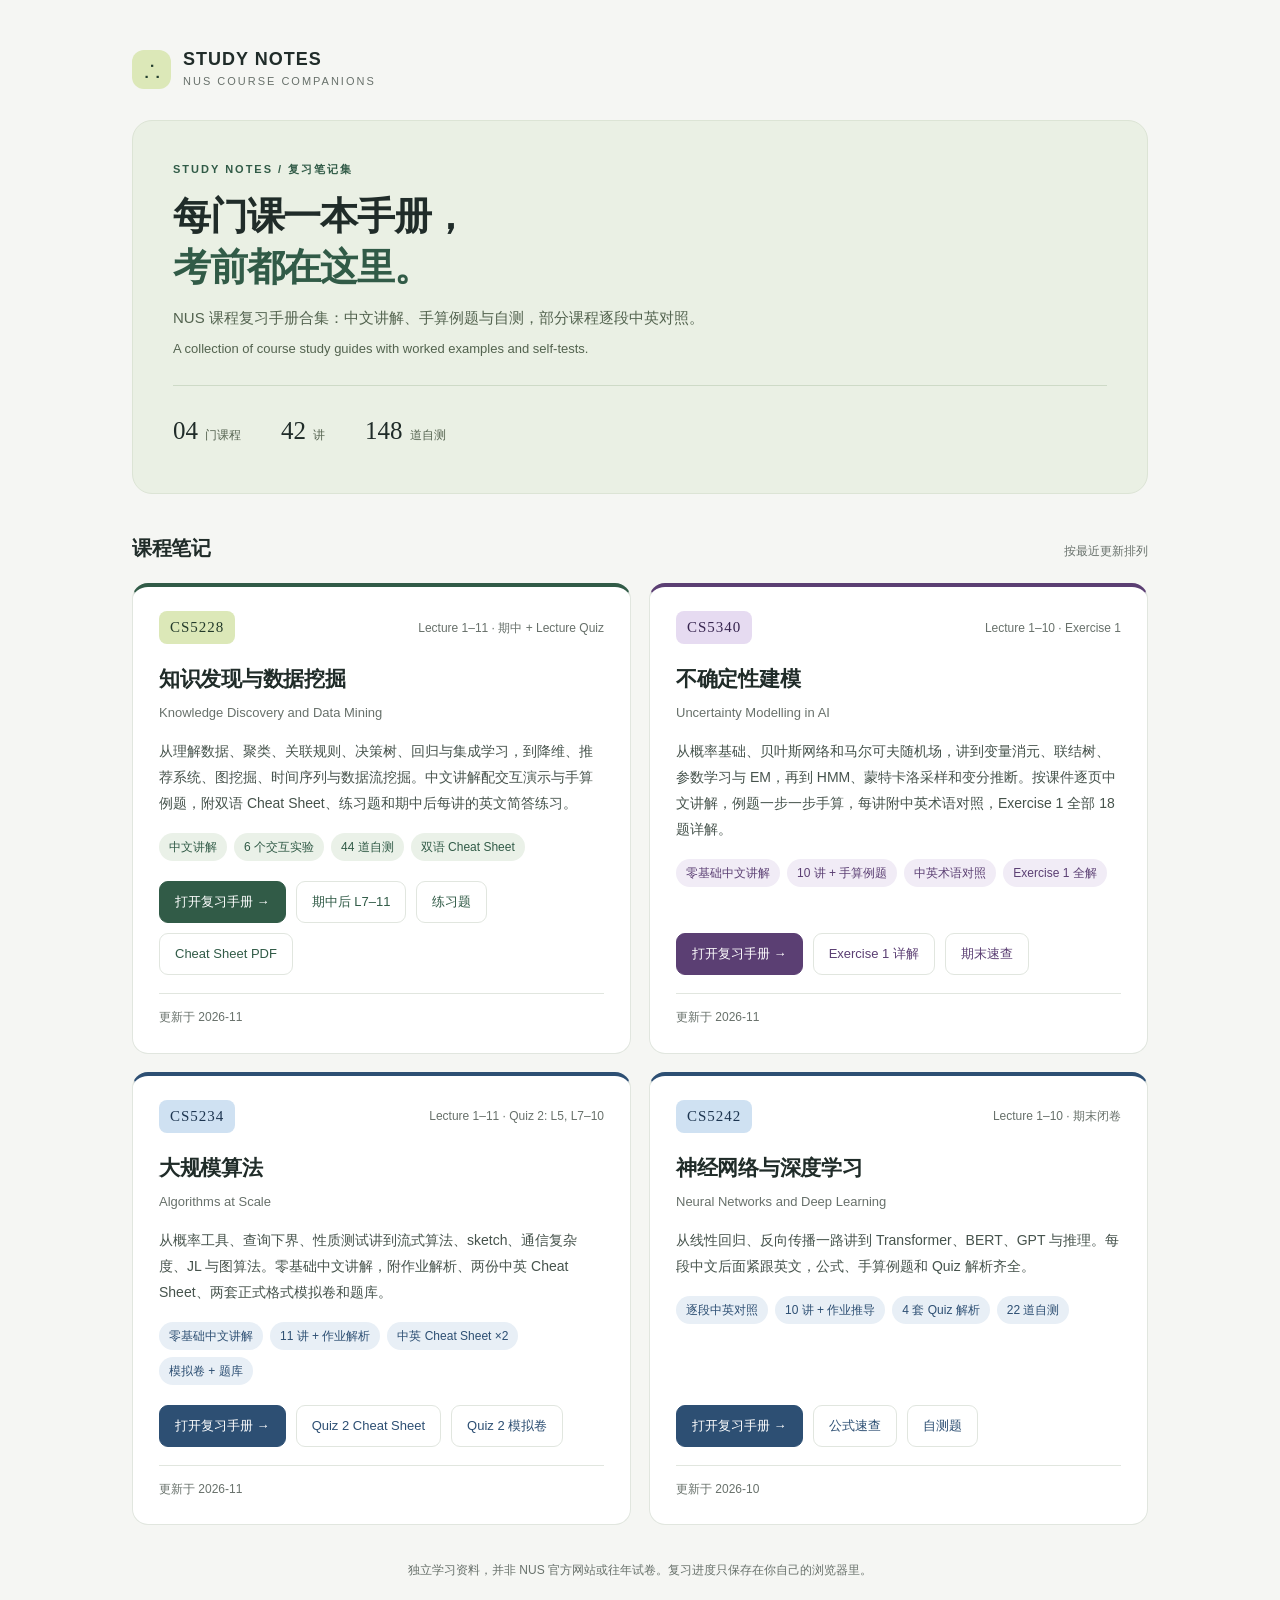
==== commit eb3ba930: "Add CS5228 Lecture 7–11 to the study guide Covers dimensionality reduction, recommender systems, gra" ====
--- a/index.html
+++ b/index.html
@@ -15,11 +15,11 @@
   <h1>每门课一本手册，<br><span>考前都在这里。</span></h1>
   <p>NUS 课程复习手册合集：中文讲解、手算例题与自测，部分课程逐段中英对照。</p>
   <p class="en-sub">A collection of course study guides with worked examples and self-tests.</p>
-  <div class="hub-metrics"><div><b>04</b><span>门课程</span></div><div><b>37</b><span>讲</span></div><div><b>128</b><span>道自测</span></div></div>
+  <div class="hub-metrics"><div><b>04</b><span>门课程</span></div><div><b>42</b><span>讲</span></div><div><b>148</b><span>道自测</span></div></div>
  </section>
  <div class="sectionhead"><h2>课程笔记</h2><small>按最近更新排列</small></div>
  <div class="course-grid">
- <article class="course-card accent-plum"><div class="course-top"><span class="course-code">CS5340</span><span>Lecture 1–10 · Exercise 1</span></div><h2>不确定性建模</h2><p class="en-sub">Uncertainty Modelling in AI</p><p class="course-summary">从概率基础、贝叶斯网络和马尔可夫随机场，讲到变量消元、联结树、参数学习与 EM，再到 HMM、蒙特卡洛采样和变分推断。按课件逐页中文讲解，例题一步一步手算，每讲附中英术语对照，Exercise 1 全部 18 题详解。</p><ul class="chips"><li>零基础中文讲解</li><li>10 讲 + 手算例题</li><li>中英术语对照</li><li>Exercise 1 全解</li></ul><div class="course-links"><a href="cs5340-study.html" class="primary">打开复习手册 →</a><a href="cs5340-study.html#ex1">Exercise 1 详解</a><a href="cs5340-study.html#final">期末速查</a></div><div class="course-foot">更新于 2026-11</div></article><article class="course-card accent-blue"><div class="course-top"><span class="course-code">CS5234</span><span>Lecture 1–11 · Quiz 2: L5, L7–10</span></div><h2>大规模算法</h2><p class="en-sub">Algorithms at Scale</p><p class="course-summary">从概率工具、查询下界、性质测试讲到流式算法、sketch、通信复杂度、JL 与图算法。零基础中文讲解，附作业解析、两份中英 Cheat Sheet、两套正式格式模拟卷和题库。</p><ul class="chips"><li>零基础中文讲解</li><li>11 讲 + 作业解析</li><li>中英 Cheat Sheet ×2</li><li>模拟卷 + 题库</li></ul><div class="course-links"><a href="cs5234-study.html" class="primary">打开复习手册 →</a><a href="cs5234-study.html#sheet2">Quiz 2 Cheat Sheet</a><a href="cs5234-study.html#paper2">Quiz 2 模拟卷</a></div><div class="course-foot">更新于 2026-11</div></article><article class="course-card accent-blue"><div class="course-top"><span class="course-code">CS5242</span><span>Lecture 1–10 · 期末闭卷</span></div><h2>神经网络与深度学习</h2><p class="en-sub">Neural Networks and Deep Learning</p><p class="course-summary">从线性回归、反向传播一路讲到 Transformer、BERT、GPT 与推理。每段中文后面紧跟英文，公式、手算例题和 Quiz 解析齐全。</p><ul class="chips"><li>逐段中英对照</li><li>10 讲 + 作业推导</li><li>4 套 Quiz 解析</li><li>22 道自测</li></ul><div class="course-links"><a href="cs5242-study.html" class="primary">打开复习手册 →</a><a href="cs5242-study.html#formulas">公式速查</a><a href="cs5242-study.html#selftest">自测题</a></div><div class="course-foot">更新于 2026-10</div></article><article class="course-card accent-green"><div class="course-top"><span class="course-code">CS5228</span><span>Lecture 1–6 · 期中</span></div><h2>知识发现与数据挖掘</h2><p class="en-sub">Knowledge Discovery and Data Mining</p><p class="course-summary">从理解数据、聚类、关联规则到决策树、回归与集成学习。中文讲解配交互演示，附 12 页双语 Cheat Sheet 和练习题。</p><ul class="chips"><li>中文讲解</li><li>4 个交互实验</li><li>24 道自测</li><li>双语 Cheat Sheet</li></ul><div class="course-links"><a href="cs5228-study.html" class="primary">打开复习手册 →</a><a href="cs5228-practice.html">练习题</a><a href="cs5228-bilingual-cheat-sheet.pdf">Cheat Sheet PDF</a></div><div class="course-foot">更新于 2026-10</div></article>
+ <article class="course-card accent-green"><div class="course-top"><span class="course-code">CS5228</span><span>Lecture 1–11 · 期中 + Lecture Quiz</span></div><h2>知识发现与数据挖掘</h2><p class="en-sub">Knowledge Discovery and Data Mining</p><p class="course-summary">从理解数据、聚类、关联规则、决策树、回归与集成学习，到降维、推荐系统、图挖掘、时间序列与数据流挖掘。中文讲解配交互演示与手算例题，附双语 Cheat Sheet、练习题和期中后每讲的英文简答练习。</p><ul class="chips"><li>中文讲解</li><li>6 个交互实验</li><li>44 道自测</li><li>双语 Cheat Sheet</li></ul><div class="course-links"><a href="cs5228-study.html" class="primary">打开复习手册 →</a><a href="cs5228-study.html#lecture7">期中后 L7–11</a><a href="cs5228-practice.html">练习题</a><a href="cs5228-bilingual-cheat-sheet.pdf">Cheat Sheet PDF</a></div><div class="course-foot">更新于 2026-11</div></article><article class="course-card accent-plum"><div class="course-top"><span class="course-code">CS5340</span><span>Lecture 1–10 · Exercise 1</span></div><h2>不确定性建模</h2><p class="en-sub">Uncertainty Modelling in AI</p><p class="course-summary">从概率基础、贝叶斯网络和马尔可夫随机场，讲到变量消元、联结树、参数学习与 EM，再到 HMM、蒙特卡洛采样和变分推断。按课件逐页中文讲解，例题一步一步手算，每讲附中英术语对照，Exercise 1 全部 18 题详解。</p><ul class="chips"><li>零基础中文讲解</li><li>10 讲 + 手算例题</li><li>中英术语对照</li><li>Exercise 1 全解</li></ul><div class="course-links"><a href="cs5340-study.html" class="primary">打开复习手册 →</a><a href="cs5340-study.html#ex1">Exercise 1 详解</a><a href="cs5340-study.html#final">期末速查</a></div><div class="course-foot">更新于 2026-11</div></article><article class="course-card accent-blue"><div class="course-top"><span class="course-code">CS5234</span><span>Lecture 1–11 · Quiz 2: L5, L7–10</span></div><h2>大规模算法</h2><p class="en-sub">Algorithms at Scale</p><p class="course-summary">从概率工具、查询下界、性质测试讲到流式算法、sketch、通信复杂度、JL 与图算法。零基础中文讲解，附作业解析、两份中英 Cheat Sheet、两套正式格式模拟卷和题库。</p><ul class="chips"><li>零基础中文讲解</li><li>11 讲 + 作业解析</li><li>中英 Cheat Sheet ×2</li><li>模拟卷 + 题库</li></ul><div class="course-links"><a href="cs5234-study.html" class="primary">打开复习手册 →</a><a href="cs5234-study.html#sheet2">Quiz 2 Cheat Sheet</a><a href="cs5234-study.html#paper2">Quiz 2 模拟卷</a></div><div class="course-foot">更新于 2026-11</div></article><article class="course-card accent-blue"><div class="course-top"><span class="course-code">CS5242</span><span>Lecture 1–10 · 期末闭卷</span></div><h2>神经网络与深度学习</h2><p class="en-sub">Neural Networks and Deep Learning</p><p class="course-summary">从线性回归、反向传播一路讲到 Transformer、BERT、GPT 与推理。每段中文后面紧跟英文，公式、手算例题和 Quiz 解析齐全。</p><ul class="chips"><li>逐段中英对照</li><li>10 讲 + 作业推导</li><li>4 套 Quiz 解析</li><li>22 道自测</li></ul><div class="course-links"><a href="cs5242-study.html" class="primary">打开复习手册 →</a><a href="cs5242-study.html#formulas">公式速查</a><a href="cs5242-study.html#selftest">自测题</a></div><div class="course-foot">更新于 2026-10</div></article>
  </div>
  <p class="hub-foot">独立学习资料，并非 NUS 官方网站或往年试卷。复习进度只保存在你自己的浏览器里。</p>
 </main>
